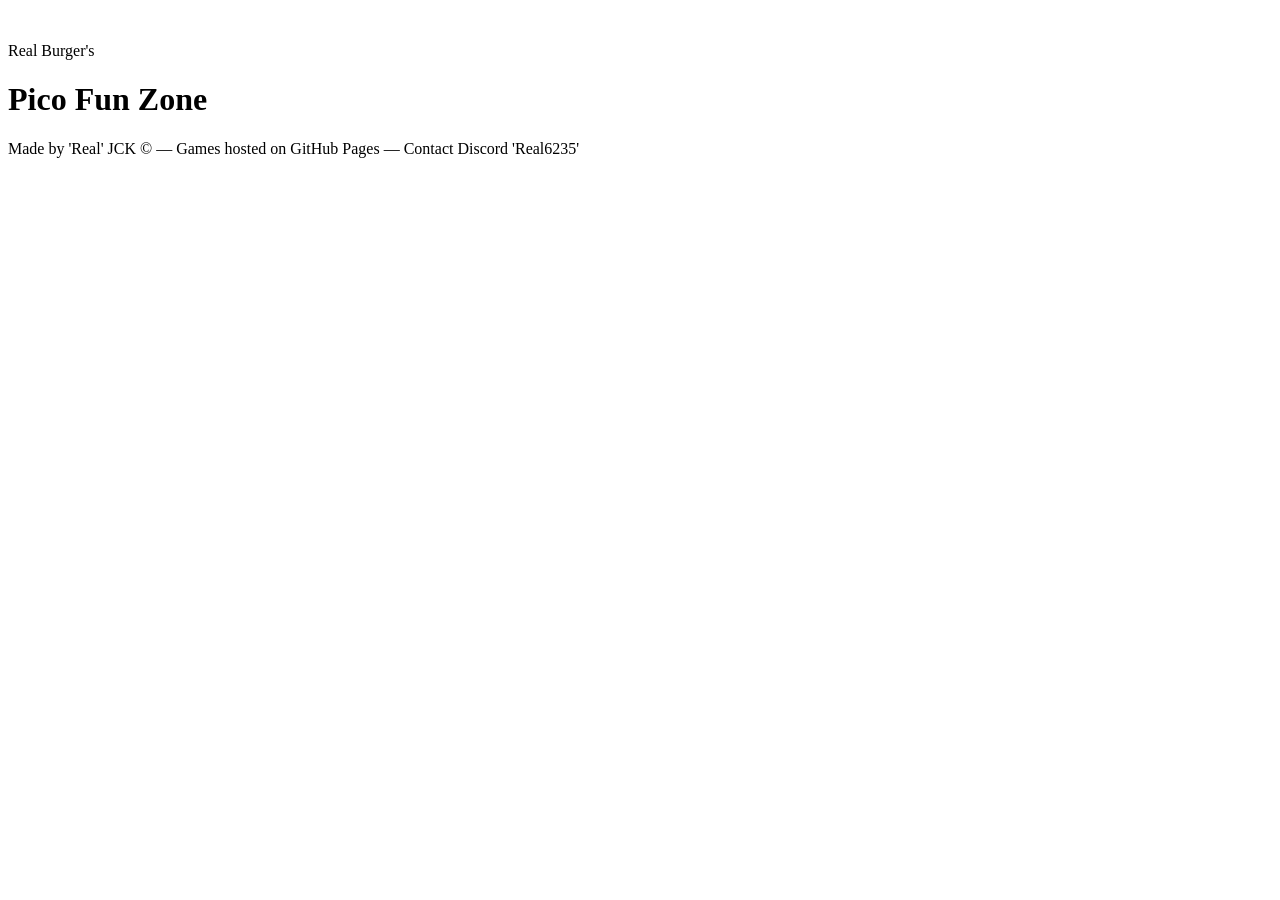
==== index.html @ 6c2e9d64 "feat: add index.html skeleton" ====
<!DOCTYPE html>
<html lang="fr">
<head>
  <meta charset="UTF-8">
  <meta name="viewport" content="width=device-width, initial-scale=1.0">
  <title>Pico Fun Zone</title>
  <link rel="preconnect" href="https://fonts.googleapis.com">
  <link href="https://fonts.googleapis.com/css2?family=Press+Start+2P&display=swap" rel="stylesheet">
  <link rel="stylesheet" href="_assets/css/style.css">
</head>
<body>

  <header id="banner">
    <img id="layer1" src="_assets/images/banner_layer1.png" alt="">
    <img id="layer2" src="_assets/images/banner_layer2.png" alt="">
    <img id="layer3" src="_assets/images/banner_layer3.png" alt="">
    <div id="banner-title">
      <p>Real Burger's</p>
      <h1>Pico Fun Zone</h1>
    </div>
  </header>

  <main id="games"></main>

  <footer id="footer">
    <p>Made by 'Real' JCK &copy; <span id="year"></span> &mdash; Games hosted on GitHub Pages &mdash; Contact Discord 'Real6235'</p>
  </footer>

  <script src="index.js"></script>
  <script src="_assets/libs/marked/marked.min.js"></script>
  <script src="_assets/js/app.js"></script>

</body>
</html>
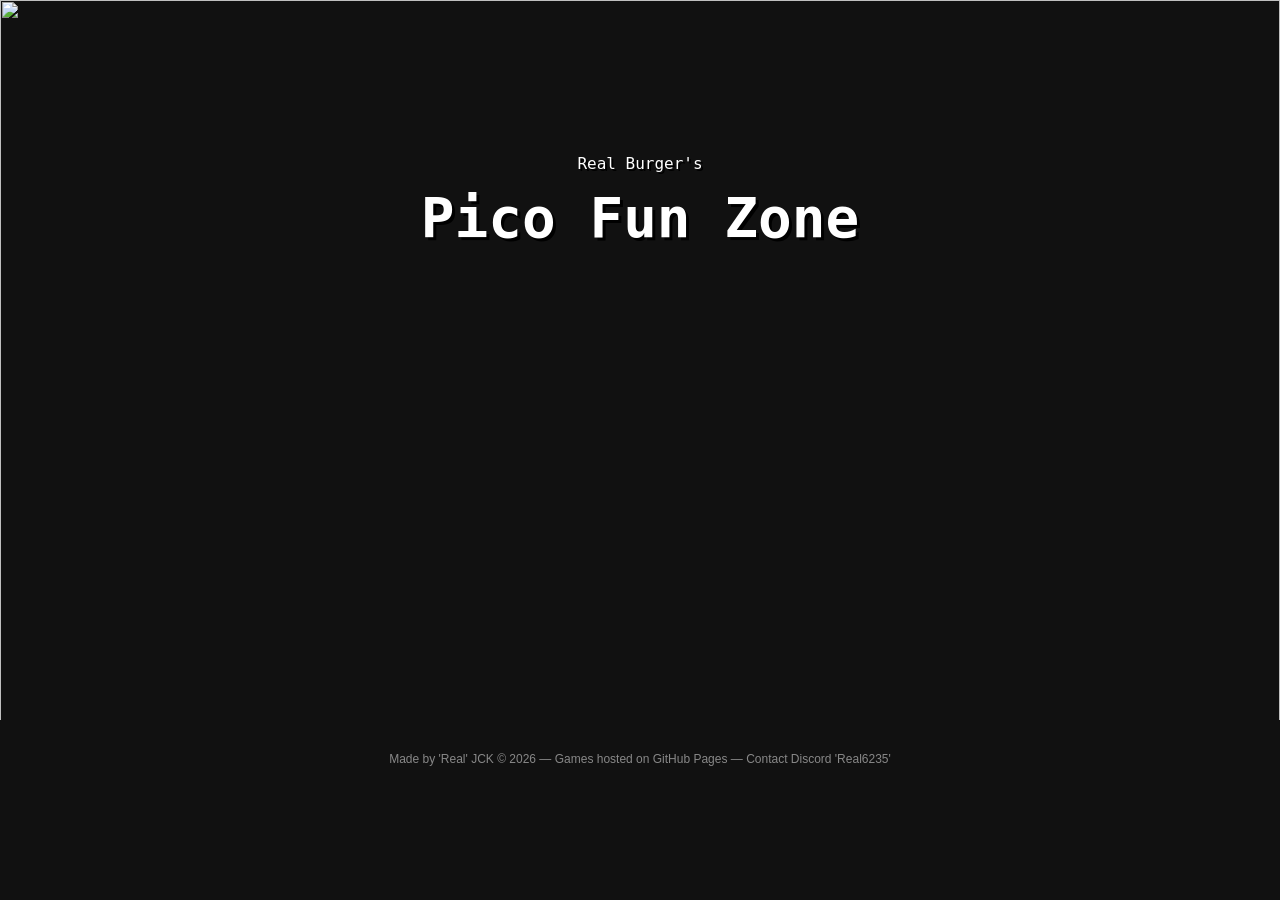
==== commit ec51721c: "feat: banner 720px, remove layer3, parallax tuning, responsive title, button border-radius and hover" ====
--- a/index.html
+++ b/index.html
@@ -13,8 +13,7 @@
   <header id="banner">
     <img id="layer1" src="_assets/images/banner_layer1.png" alt="">
     <img id="layer2" src="_assets/images/banner_layer2.png" alt="">
-    <img id="layer3" src="_assets/images/banner_layer3.png" alt="">
-    <div id="banner-title">
+<div id="banner-title">
       <p>Real Burger's</p>
       <h1>Pico Fun Zone</h1>
     </div>
--- a/_assets/css/style.css
+++ b/_assets/css/style.css
@@ -0,0 +1,147 @@
+* {
+  margin: 0;
+  padding: 0;
+  box-sizing: border-box;
+}
+
+body {
+  font-family: sans-serif;
+  background: #111;
+  color: #fff;
+}
+
+/* ── Banner ── */
+
+#banner {
+  position: relative;
+  height: 720px;
+  overflow: hidden;
+}
+
+#banner img {
+  position: absolute;
+  top: 0;
+  left: 0;
+  width: 100%;
+  height: 140%;
+  object-fit: cover;
+  object-position: center;
+}
+
+#banner-title {
+  position: absolute;
+  top: 28%;
+  left: 50%;
+  transform: translate(-50%, -50%);
+  text-align: center;
+  z-index: 10;
+  white-space: nowrap;
+}
+
+#banner-title p {
+  font-family: 'Press Start 2P', monospace;
+  font-size: 1rem;
+  color: #fff;
+  text-shadow: 2px 2px 0 #000;
+  margin-bottom: 12px;
+}
+
+#banner-title h1 {
+  font-family: 'Press Start 2P', monospace;
+  font-size: 3.5rem;
+  color: #fff;
+  text-shadow: 3px 3px 0 #000;
+}
+
+@media (max-width: 768px) {
+  #banner-title {
+    white-space: normal;
+    width: 90%;
+  }
+
+  #banner-title p {
+    font-size: 1rem;
+  }
+
+  #banner-title h1 {
+    font-size: 3rem;
+  }
+
+  .game-section {
+    padding: 32px 24px;
+  }
+
+  .game-content {
+    flex-direction: column;
+    align-items: flex-start;
+  }
+
+  .game-cover {
+    width: 140px;
+  }
+}
+
+/* ── Sections jeux ── */
+
+.game-section {
+  padding: 48px 64px;
+}
+
+.game-content {
+  display: flex;
+  align-items: center;
+  gap: 48px;
+  max-width: 900px;
+  margin: 0 auto;
+}
+
+.game-cover {
+  width: 200px;
+  height: auto;
+  flex-shrink: 0;
+  image-rendering: pixelated;
+}
+
+.game-info h2 {
+  font-family: 'Press Start 2P', monospace;
+  font-size: 1.1rem;
+  margin-bottom: 16px;
+}
+
+.game-about {
+  font-size: 0.9rem;
+  line-height: 1.7;
+  margin-bottom: 24px;
+}
+
+.game-about p {
+  margin: 0;
+}
+
+.btn-play {
+  display: inline-block;
+  background-color: #27acf9;
+  color: #fff;
+  padding: 12px 24px;
+  text-decoration: none;
+  font-family: 'Press Start 2P', monospace;
+  font-size: 0.6rem;
+  letter-spacing: 0.05em;
+  border-radius: 6px;
+  transition: transform 0.15s ease, background-color 0.15s ease;
+}
+
+.btn-play:hover {
+  background-color: #1a8fd1;
+  transform: scale(1.08);
+}
+
+/* ── Footer ── */
+
+#footer {
+  background: #111;
+  padding: 32px 24px;
+  text-align: center;
+  font-size: 0.75rem;
+  color: #888;
+}
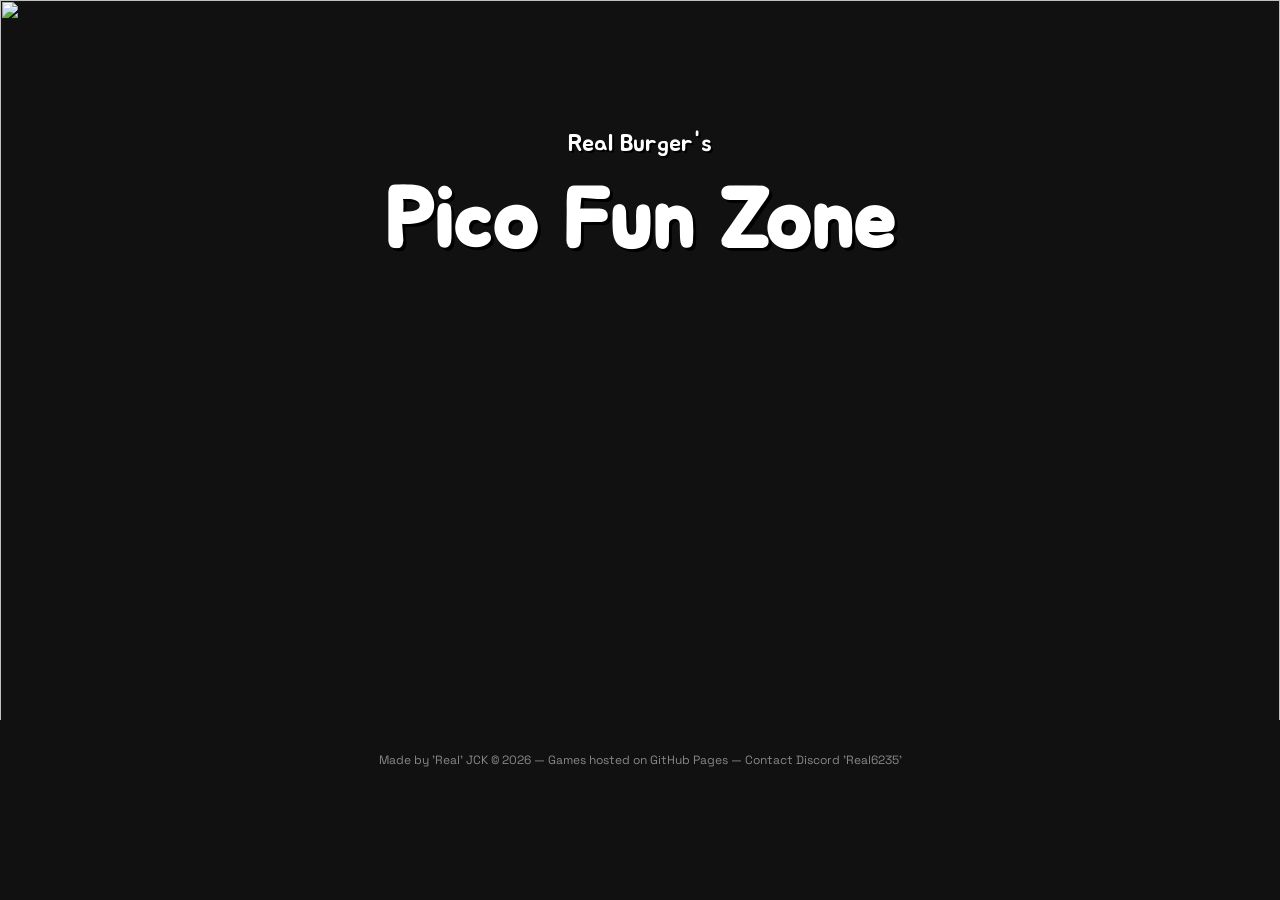
==== commit 6cd2b715: "feat: switch to Jua + Space Grotesk fonts, scale up Jua sizes, fix hover zoom only" ====
--- a/index.html
+++ b/index.html
@@ -5,7 +5,7 @@
   <meta name="viewport" content="width=device-width, initial-scale=1.0">
   <title>Pico Fun Zone</title>
   <link rel="preconnect" href="https://fonts.googleapis.com">
-  <link href="https://fonts.googleapis.com/css2?family=Press+Start+2P&display=swap" rel="stylesheet">
+  <link href="https://fonts.googleapis.com/css2?family=Jua&family=Space+Grotesk:wght@300..700&display=swap" rel="stylesheet">
   <link rel="stylesheet" href="_assets/css/style.css">
 </head>
 <body>
--- a/_assets/css/style.css
+++ b/_assets/css/style.css
@@ -5,7 +5,7 @@
 }
 
 body {
-  font-family: sans-serif;
+  font-family: 'Space Grotesk', sans-serif;
   background: #111;
   color: #fff;
 }
@@ -39,16 +39,16 @@
 }
 
 #banner-title p {
-  font-family: 'Press Start 2P', monospace;
-  font-size: 1rem;
+  font-family: 'Jua', serif;
+  font-size: 1.5rem;
   color: #fff;
   text-shadow: 2px 2px 0 #000;
   margin-bottom: 12px;
 }
 
 #banner-title h1 {
-  font-family: 'Press Start 2P', monospace;
-  font-size: 3.5rem;
+  font-family: 'Jua', serif;
+  font-size: 5.25rem;
   color: #fff;
   text-shadow: 3px 3px 0 #000;
 }
@@ -60,11 +60,11 @@
   }
 
   #banner-title p {
-    font-size: 1rem;
+    font-size: 1.5rem;
   }
 
   #banner-title h1 {
-    font-size: 3rem;
+    font-size: 4.5rem;
   }
 
   .game-section {
@@ -74,6 +74,12 @@
   .game-content {
     flex-direction: column;
     align-items: flex-start;
+  }
+
+  .btn-play {
+    display: block;
+    width: fit-content;
+    margin: 0 auto;
   }
 
   .game-cover {
@@ -103,13 +109,13 @@
 }
 
 .game-info h2 {
-  font-family: 'Press Start 2P', monospace;
-  font-size: 1.1rem;
+  font-family: 'Jua', serif;
+  font-size: 1.65rem;
   margin-bottom: 16px;
 }
 
 .game-about {
-  font-size: 0.9rem;
+  font-size: 1.05rem;
   line-height: 1.7;
   margin-bottom: 24px;
 }
@@ -119,20 +125,18 @@
 }
 
 .btn-play {
-  display: inline-block;
   background-color: #27acf9;
   color: #fff;
   padding: 12px 24px;
   text-decoration: none;
-  font-family: 'Press Start 2P', monospace;
-  font-size: 0.6rem;
+  font-family: 'Jua', serif;
+  font-size: 0.9rem;
   letter-spacing: 0.05em;
   border-radius: 6px;
-  transition: transform 0.15s ease, background-color 0.15s ease;
+  transition: transform 0.15s ease;
 }
 
 .btn-play:hover {
-  background-color: #1a8fd1;
   transform: scale(1.08);
 }
 
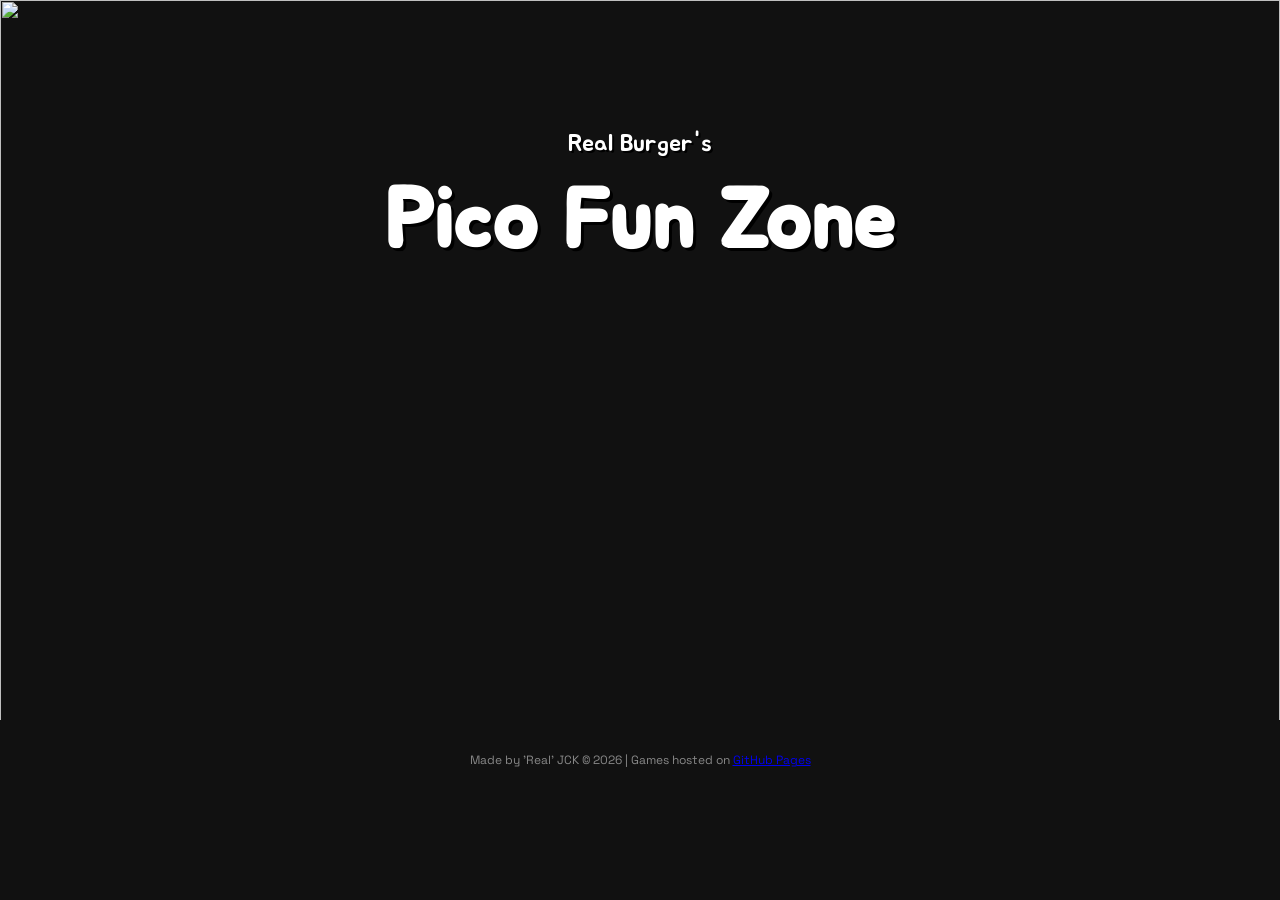
==== commit 40c06a99: "chore: remove marked.js dependency, use plain text for about" ====
--- a/index.html
+++ b/index.html
@@ -13,7 +13,7 @@
   <header id="banner">
     <img id="layer1" src="_assets/images/banner_layer1.png" alt="">
     <img id="layer2" src="_assets/images/banner_layer2.png" alt="">
-<div id="banner-title">
+    <div id="banner-title">
       <p>Real Burger's</p>
       <h1>Pico Fun Zone</h1>
     </div>
@@ -22,12 +22,11 @@
   <main id="games"></main>
 
   <footer id="footer">
-    <p>Made by 'Real' JCK &copy; <span id="year"></span> &mdash; Games hosted on GitHub Pages &mdash; Contact Discord 'Real6235'</p>
+    <p>Made by 'Real' JCK &copy; <span id="year"></span> | Games hosted on <a href="https://github.com/realjck/pico-fun-zone" target="_blank">GitHub Pages</a></p>
   </footer>
 
   <script src="index.js"></script>
-  <script src="_assets/libs/marked/marked.min.js"></script>
-  <script src="_assets/js/app.js"></script>
+<script src="_assets/js/app.js"></script>
 
 </body>
 </html>
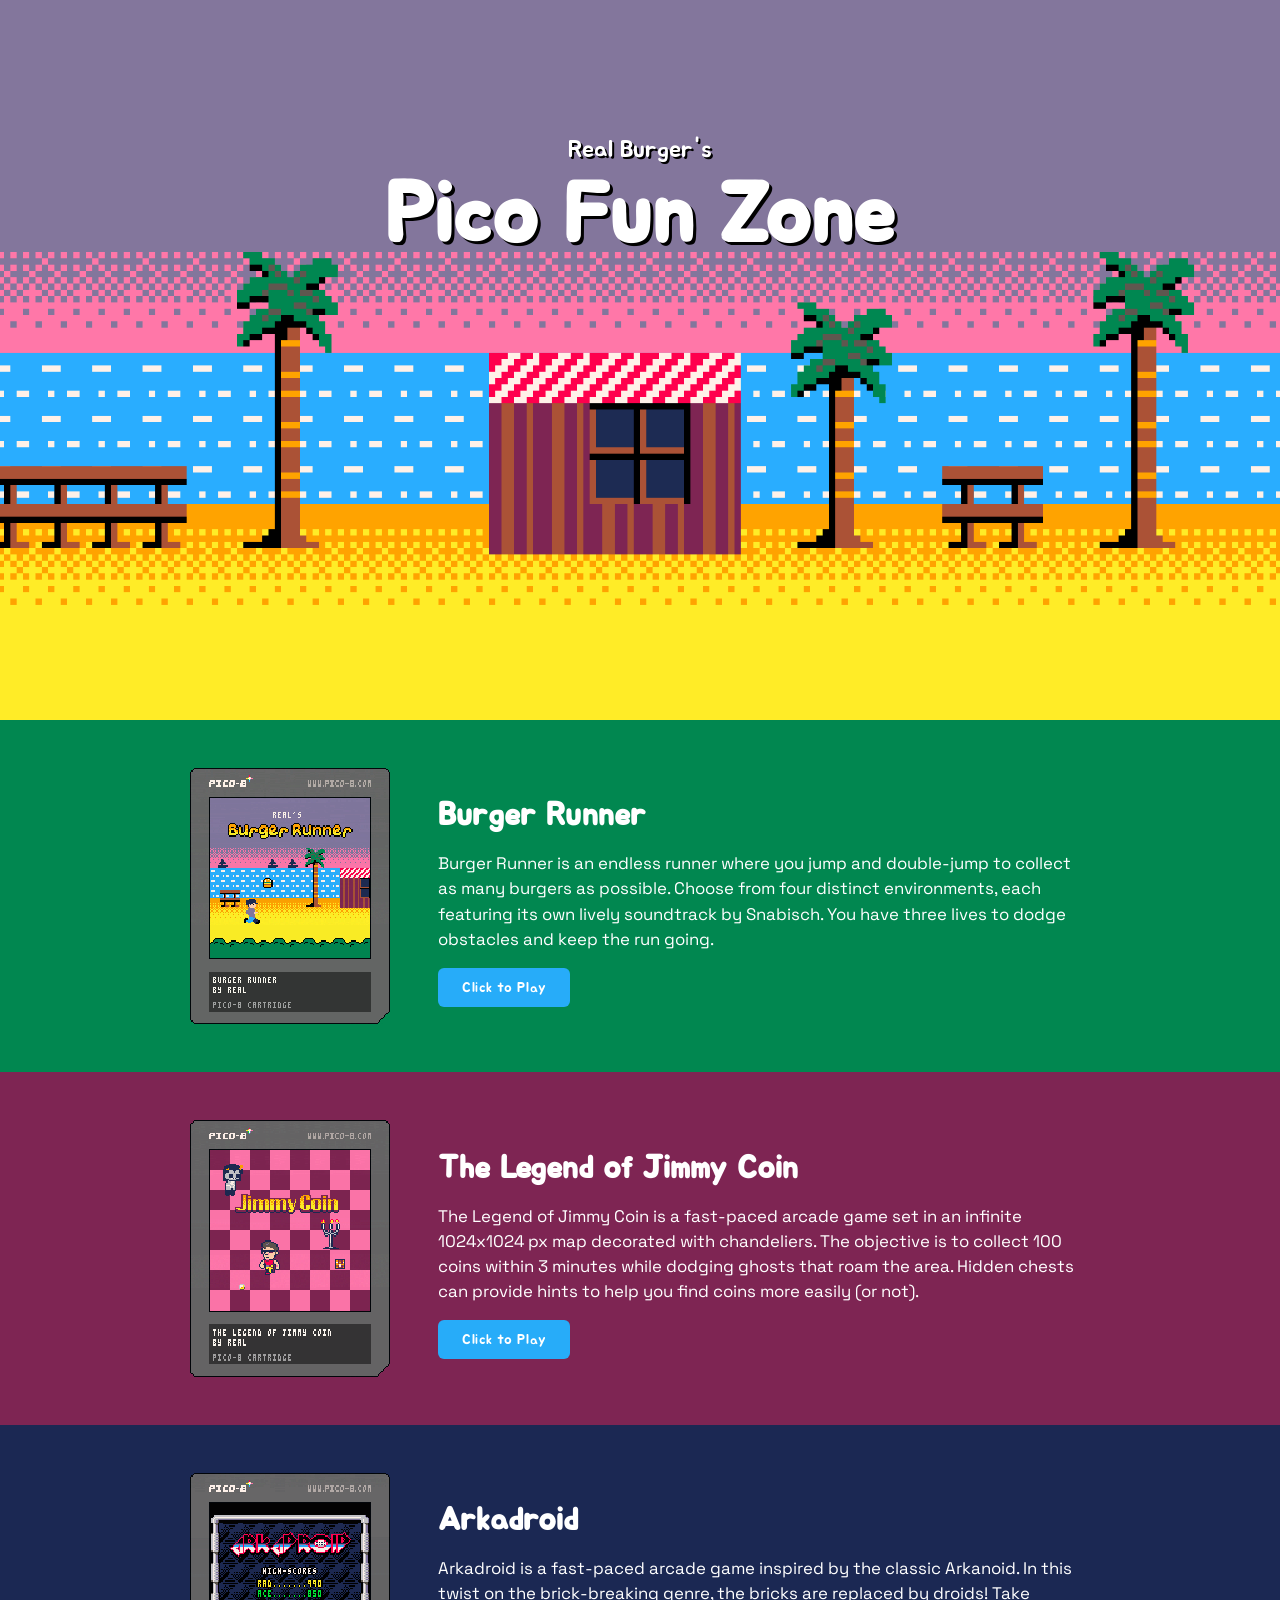
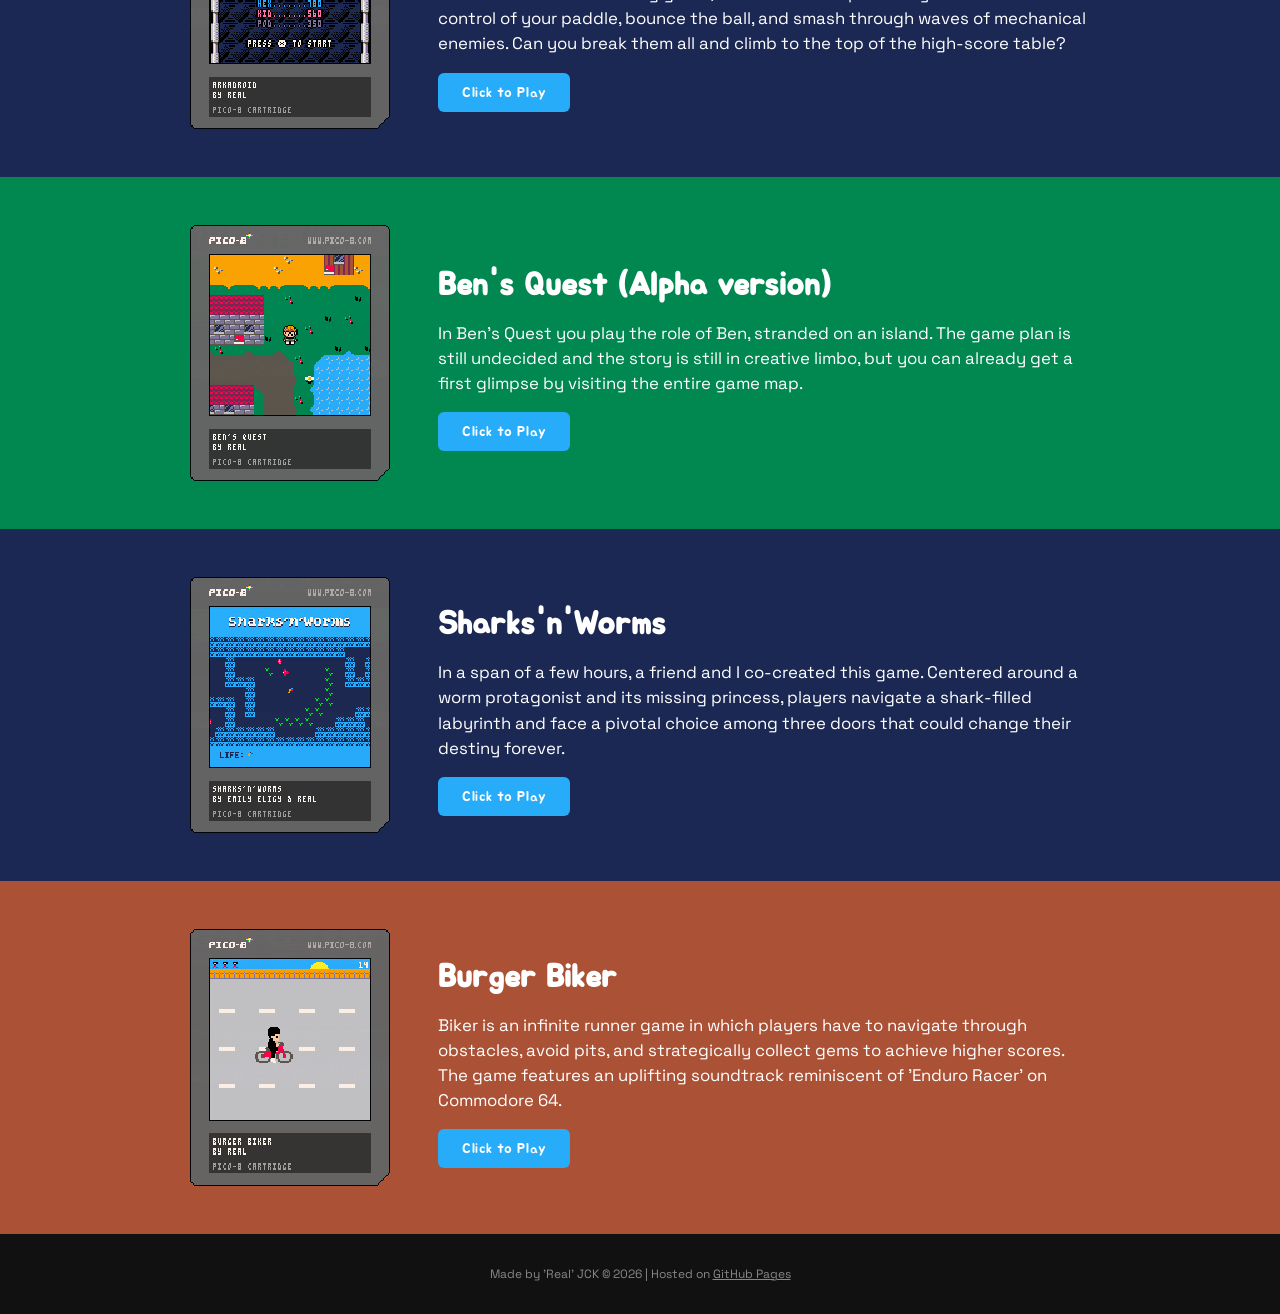
==== commit d39265d9: "Prepare for GitHub Page" ====
--- a/index.html
+++ b/index.html
@@ -6,6 +6,7 @@
   <title>Pico Fun Zone</title>
   <link rel="preconnect" href="https://fonts.googleapis.com">
   <link href="https://fonts.googleapis.com/css2?family=Jua&family=Space+Grotesk:wght@300..700&display=swap" rel="stylesheet">
+  <link rel="icon" type="image/x-icon" href="./_assets/images/favicon.ico">
   <link rel="stylesheet" href="_assets/css/style.css">
 </head>
 <body>
@@ -22,7 +23,7 @@
   <main id="games"></main>
 
   <footer id="footer">
-    <p>Made by 'Real' JCK &copy; <span id="year"></span> | Games hosted on <a href="https://github.com/realjck/pico-fun-zone" target="_blank">GitHub Pages</a></p>
+    <p>Made by 'Real' JCK &copy; <span id="year"></span> | Hosted on <a href="https://github.com/realjck/pico-fun-zone" target="_blank">GitHub Pages</a></p>
   </footer>
 
   <script src="index.js"></script>
--- a/_assets/css/style.css
+++ b/_assets/css/style.css
@@ -43,7 +43,6 @@
   font-size: 1.5rem;
   color: #fff;
   text-shadow: 2px 2px 0 #000;
-  margin-bottom: 12px;
 }
 
 #banner-title h1 {
@@ -110,13 +109,13 @@
 
 .game-info h2 {
   font-family: 'Jua', serif;
-  font-size: 1.65rem;
+  font-size: 2rem;
   margin-bottom: 16px;
 }
 
 .game-about {
   font-size: 1.05rem;
-  line-height: 1.7;
+  line-height: 1.5;
   margin-bottom: 24px;
 }
 
@@ -149,3 +148,10 @@
   font-size: 0.75rem;
   color: #888;
 }
+
+#footer a {
+    color: #888;
+}
+#footer a:hover {
+    color: white;
+}
